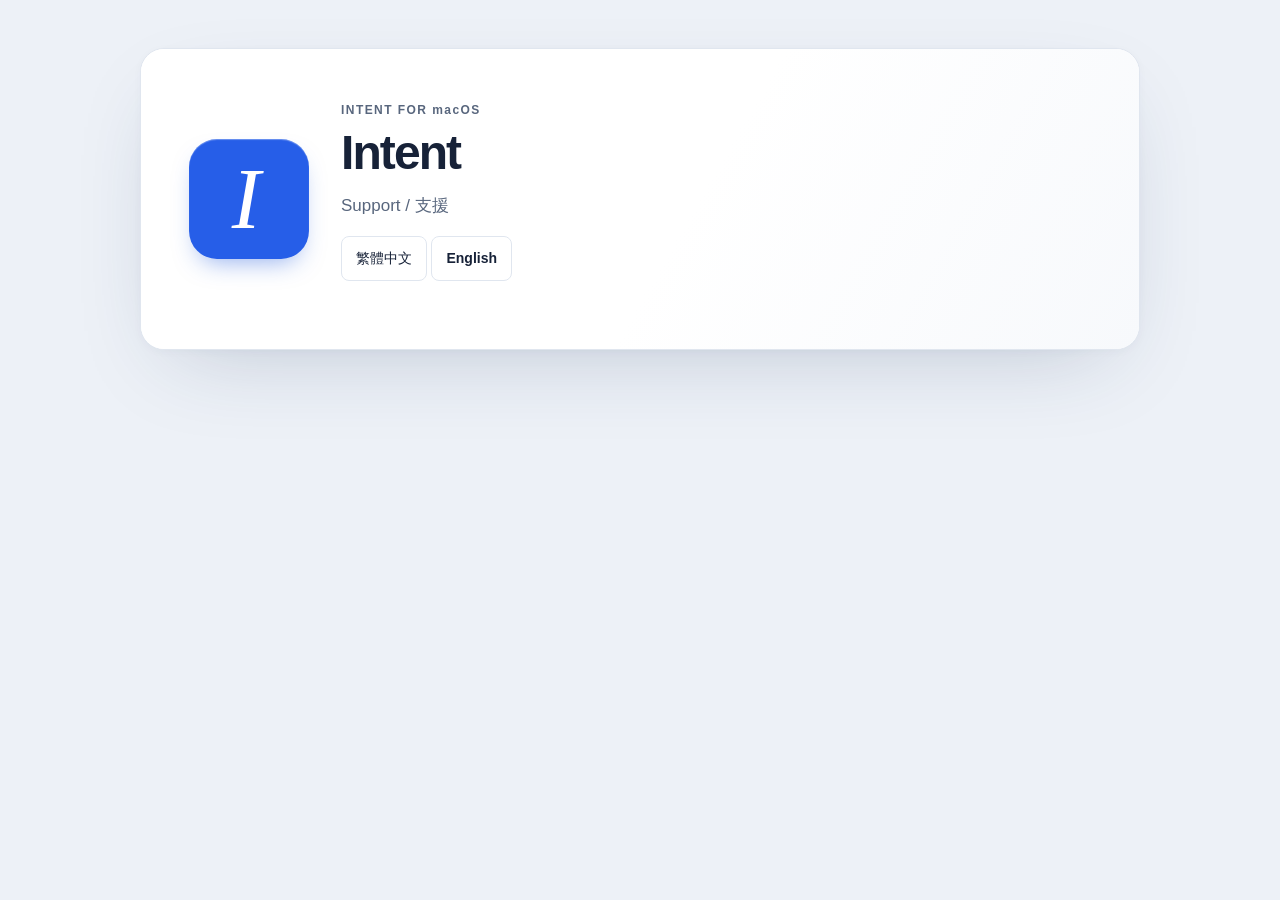
==== docs/index.html @ 3e9a3975 "Add support page" ====
<!doctype html>
<html lang="en"><head><meta charset="utf-8"><meta name="viewport" content="width=device-width, initial-scale=1"><title>Intent Support</title><link rel="stylesheet" href="assets/style.css"></head>
<body><main class="shell"><div class="about"><div class="app-icon" aria-hidden="true"><span>I</span></div><div><p class="eyebrow">INTENT FOR macOS</p><h1>Intent</h1><p class="description">Support / 支援</p><p><a class="button" href="support/zh-Hant/index.html" lang="zh-Hant">繁體中文</a> <a class="button" href="support/en/index.html" lang="en">English</a></p></div></div></main></body></html>
---- docs/assets/style.css ----
:root {
  color-scheme: light dark;
  --canvas: #edf1f7;
  --surface: #fff;
  --subtle: #f7f9fc;
  --text: #172238;
  --muted: #58667d;
  --line: #e0e6ef;
  --blue: #215bdd;
  --blue-hover: #184ab8;
  --tint: #eaf0ff;
  --shadow: 0 30px 90px -35px #20386140, 0 2px 8px #20386108;
  font-family: -apple-system, BlinkMacSystemFont, "Segoe UI", "Noto Sans TC", sans-serif;
  font-synthesis: none;
  -webkit-font-smoothing: antialiased;
}
* { box-sizing: border-box; }
body { margin: 0; color: var(--text); background: var(--canvas); font-size: 1rem; line-height: 1.65; }
a { color: var(--blue); text-underline-offset: 4px; }
button, input, textarea { font: inherit; }
button, a, summary { -webkit-tap-highlight-color: transparent; }
button { cursor: pointer; }
:focus-visible { outline: 3px solid var(--blue); outline-offset: 5px; }
[hidden] { display: none !important; }
.skip { position: fixed; top: -100px; left: 20px; z-index: 10; padding: 12px; background: var(--surface); }
.skip:focus { top: 16px; }
.shell { width: min(100% - 48px, 1000px); margin: 48px auto 22px; background: var(--surface); border: 1px solid var(--line); border-radius: 24px; box-shadow: var(--shadow); overflow: clip; }
.toolbar { min-height: 76px; padding: 16px 32px; display: flex; align-items: center; justify-content: space-between; gap: 20px; border-bottom: 1px solid var(--line); }
.brand { display: flex; align-items: center; gap: 10px; font-size: .875rem; font-weight: 600; }
.brand-mark { display: grid; place-items: center; background: var(--text); color: var(--surface); width: 25px; height: 25px; border-radius: 7px; font-family: Georgia, serif; font-style: italic; font-size: 18px; }
.brand-divider { color: var(--line); margin: 0 3px; font-weight: 400; }
.brand-muted { color: var(--muted); font-weight: 400; }
.languages { display: flex; gap: 3px; padding: 4px; border-radius: 10px; background: var(--subtle); border: 1px solid var(--line); font-size: .875rem; }
.languages a { padding: 5px 12px; border-radius: 6px; text-decoration: none; color: var(--muted); white-space: nowrap; }
.languages a[aria-current="page"] { background: var(--surface); color: var(--text); box-shadow: 0 1px 4px #17223816; }
.about { padding: 52px 48px; display: grid; grid-template-columns: 120px 1fr; gap: 32px; align-items: center; background: linear-gradient(120deg, var(--surface) 55%, var(--subtle)); }
.app-icon { width: 120px; height: 120px; border-radius: 28px; display: grid; place-items: center; background: #265ee8; box-shadow: inset 0 1px 1px #ffffff55, 0 12px 24px -10px #215bdd80; position: relative; overflow: hidden; }
.app-icon span { color: white; font: italic 86px/1 Georgia, serif; transform: translateX(-3px); }
.app-icon img { width: 100%; height: 100%; object-fit: contain; position: absolute; inset: 0; background: var(--surface); }
.eyebrow { margin: 0 0 6px; color: var(--muted); font-size: .75rem; letter-spacing: .12em; font-weight: 650; }
h1 { font-size: 3rem; letter-spacing: -.04em; line-height: 1.1; margin: 0 0 12px; }
.description { margin: 0; color: var(--muted); font-size: 1.0625rem; }
.about-link { display: inline-flex; gap: 8px; align-items: center; margin-top: 15px; font-size: .875rem; text-decoration: none; font-weight: 550; }
.about-link:hover { text-decoration: underline; }
.content { padding: 0 48px 42px; }
.section { padding-top: 32px; border-top: 1px solid var(--line); }
.section-heading { display: flex; gap: 14px; align-items: flex-start; margin-bottom: 23px; }
.section-number { font-size: .75rem; color: var(--blue); background: var(--tint); border-radius: 7px; padding: 4px 8px; margin-top: 4px; font-variant-numeric: tabular-nums; font-weight: 650; }
h2 { font-size: 1.375rem; letter-spacing: -.025em; line-height: 1.4; margin: 0; }
.section-heading p { margin: 4px 0 0; color: var(--muted); font-size: .9375rem; }
.faq { border: 1px solid var(--line); border-radius: 14px; margin-bottom: 36px; overflow: clip; }
.faq details + details { border-top: 1px solid var(--line); }
.faq summary { list-style: none; display: flex; justify-content: space-between; align-items: center; gap: 16px; padding: 19px 22px; cursor: pointer; font-weight: 550; }
.faq summary::-webkit-details-marker { display: none; }
.faq summary:hover { background: var(--subtle); }
.faq summary::after { content: "+"; color: var(--muted); font-size: 1.375rem; line-height: 1; font-weight: 400; flex: 0 0 16px; text-align: center; }
.faq details[open] summary::after { content: "−"; }
.answer { color: var(--muted); padding: 0 50px 20px 22px; }
.answer p { margin: 0; }
.answer strong { color: var(--text); font-weight: 550; }
.contact-grid { display: grid; grid-template-columns: 1fr 1.4fr; gap: 34px; }
.checklist { padding: 0; list-style: none; margin: 3px 0 24px; }
.checklist li { padding: 0 0 15px 24px; position: relative; color: var(--muted); font-size: .9375rem; }
.checklist li::before { content: "✓"; color: var(--blue); position: absolute; left: 0; font-weight: 600; }
.checklist strong { display: block; color: var(--text); font-weight: 550; }
.contact-label { color: var(--muted); font-size: .75rem; margin: 0 0 2px; letter-spacing: .07em; }
.email-address { font-size: .9375rem; overflow-wrap: anywhere; }
.unconfigured { color: var(--muted); font-size: .875rem; }
.diagnostic-panel { padding: 22px; background: var(--subtle); border: 1px solid var(--line); border-radius: 14px; }
.diagnostic-panel h3 { font-size: 1rem; margin: 0 0 5px; }
.hint { font-size: .875rem; color: var(--muted); margin: 0 0 18px; }
.fields { display: grid; grid-template-columns: 1fr 1fr; gap: 12px; }
.field { display: flex; flex-direction: column; gap: 5px; font-size: .875rem; min-width: 0; }
.field.full { grid-column: 1 / -1; }
input, textarea { background: var(--surface); border: 1px solid var(--line); color: var(--text); border-radius: 7px; width: 100%; min-width: 0; padding: 9px 10px; }
input::placeholder { color: var(--muted); opacity: 1; }
.report-details { margin-top: 16px; }
.report-details summary { font-size: .875rem; color: var(--muted); cursor: pointer; }
.report-label { display: block; margin: 12px 0 5px; font-size: .875rem; }
textarea { min-height: 230px; resize: vertical; font-family: ui-monospace, SFMono-Regular, Consolas, monospace; font-size: .8125rem; line-height: 1.6; }
.actions { display: flex; flex-wrap: wrap; gap: 9px; margin-top: 18px; }
.button { display: inline-flex; align-items: center; justify-content: center; gap: 7px; border: 1px solid var(--line); border-radius: 8px; padding: 10px 14px; font-size: .875rem; font-weight: 550; text-decoration: none; background: var(--surface); color: var(--text); min-height: 44px; }
.button:hover { border-color: var(--muted); }
.button.primary { background: var(--blue); color: white; border-color: transparent; }
.button.primary:hover { background: var(--blue-hover); }
.button:disabled { opacity: .55; cursor: not-allowed; }
.status { font-size: .875rem; color: var(--muted); margin: 12px 0 0; }
.local-note { display: flex; gap: 7px; font-size: .8125rem; color: var(--muted); margin: 14px 0 0; align-items: flex-start; }
svg { width: 17px; height: 17px; flex-shrink: 0; }
.local-note svg { margin-top: 3px; width: 15px; height: 15px; }
.footer { width: min(100% - 48px, 1000px); margin: 0 auto 36px; display: flex; justify-content: space-between; gap: 15px; font-size: .8125rem; color: var(--muted); }
.footer a { color: var(--muted); }
noscript p { padding: 18px; border: 1px solid var(--line); border-radius: 8px; color: var(--muted); }
@media (prefers-color-scheme: dark) {
  :root { --canvas: #10141c; --surface: #1a202c; --subtle: #202838; --text: #f0f4fd; --muted: #acb8ce; --line: #364052; --blue: #95b5ff; --blue-hover: #b5ccff; --tint: #293c60; --shadow: 0 30px 90px -35px #0008; }
  .button.primary { color: #132447; }
}
@media (max-width: 700px) {
  .shell { width: calc(100% - 24px); margin-top: 12px; border-radius: 19px; }
  .toolbar { padding: 14px 20px; gap: 10px; flex-wrap: wrap; }
  .brand-divider, .brand-muted { display: none; }
  .about { padding: 34px 24px; grid-template-columns: 80px 1fr; gap: 20px; }
  .app-icon { width: 80px; height: 80px; border-radius: 19px; }
  .app-icon span { font-size: 59px; }
  h1 { font-size: 2.375rem; }
  .description { font-size: 1rem; }
  .content { padding: 0 24px 28px; }
  .contact-grid { grid-template-columns: 1fr; gap: 24px; }
  .faq summary { padding: 18px; }
  .answer { padding: 0 38px 18px 18px; }
  .footer { width: calc(100% - 40px); flex-wrap: wrap; }
}
@media (max-width: 370px) {
  .about { grid-template-columns: 1fr; }
  .fields { grid-template-columns: 1fr; }
  .content { padding-left: 18px; padding-right: 18px; }
  .diagnostic-panel { padding: 16px; }
}
@media (prefers-reduced-motion: no-preference) {
  .button, .languages a { transition: background-color .15s ease, border-color .15s ease; }
}
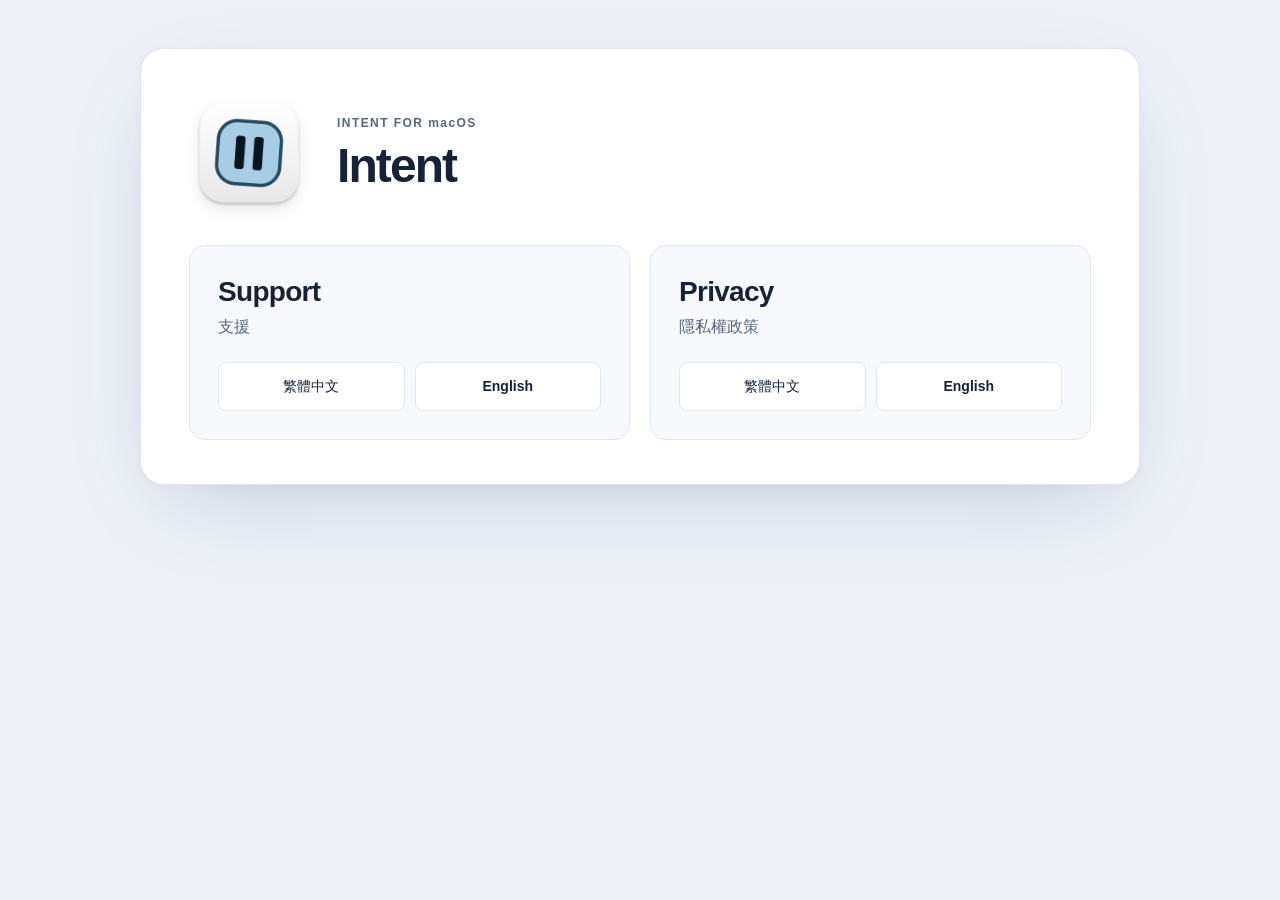
==== commit fbf970e4: "Add privacy" ====
--- a/docs/index.html
+++ b/docs/index.html
@@ -1,3 +1,38 @@
 <!doctype html>
-<html lang="en"><head><meta charset="utf-8"><meta name="viewport" content="width=device-width, initial-scale=1"><title>Intent Support</title><link rel="stylesheet" href="assets/style.css"></head>
-<body><main class="shell"><div class="about"><div class="app-icon" aria-hidden="true"><span>I</span></div><div><p class="eyebrow">INTENT FOR macOS</p><h1>Intent</h1><p class="description">Support / 支援</p><p><a class="button" href="support/zh-Hant/index.html" lang="zh-Hant">繁體中文</a> <a class="button" href="support/en/index.html" lang="en">English</a></p></div></div></main></body></html>
+<html lang="en">
+<head>
+  <meta charset="utf-8">
+  <meta name="viewport" content="width=device-width, initial-scale=1">
+  <meta name="color-scheme" content="light dark">
+  <meta name="description" content="Intent support and privacy policy in English and Traditional Chinese.">
+  <title>Intent — Support &amp; Privacy</title>
+  <link rel="stylesheet" href="assets/style.css">
+  <link rel="icon" type="image/png" href="assets/favicon.png">
+  <script defer src="assets/config.js"></script>
+  <script defer src="assets/brand.js"></script>
+</head>
+<body>
+  <main class="shell">
+    <header class="home-header">
+      <div class="app-icon has-image" aria-hidden="true"><span id="app-icon-fallback" hidden>I</span><img id="app-icon-image" src="assets/app-icon.png" alt="" width="120" height="120"></div>
+      <div><p class="eyebrow">INTENT FOR macOS</p><h1>Intent</h1></div>
+    </header>
+    <div class="entry-grid">
+      <section class="entry-card" aria-labelledby="support-heading">
+        <h2 id="support-heading">Support <span lang="zh-Hant">支援</span></h2>
+        <nav class="entry-actions" aria-label="Support language / 支援頁面語言">
+          <a class="button" href="support/zh-Hant/index.html" lang="zh-Hant" hreflang="zh-Hant">繁體中文</a>
+          <a class="button" href="support/en/index.html" lang="en" hreflang="en">English</a>
+        </nav>
+      </section>
+      <section class="entry-card" aria-labelledby="privacy-heading">
+        <h2 id="privacy-heading">Privacy <span lang="zh-Hant">隱私權政策</span></h2>
+        <nav class="entry-actions" aria-label="Privacy language / 隱私權政策語言">
+          <a class="button" href="privacy/zh-Hant/index.html" lang="zh-Hant" hreflang="zh-Hant">繁體中文</a>
+          <a class="button" href="privacy/en/index.html" lang="en" hreflang="en">English</a>
+        </nav>
+      </section>
+    </div>
+  </main>
+</body>
+</html>
--- a/docs/assets/style.css
+++ b/docs/assets/style.css
@@ -27,6 +27,9 @@
 .shell { width: min(100% - 48px, 1000px); margin: 48px auto 22px; background: var(--surface); border: 1px solid var(--line); border-radius: 24px; box-shadow: var(--shadow); overflow: clip; }
 .toolbar { min-height: 76px; padding: 16px 32px; display: flex; align-items: center; justify-content: space-between; gap: 20px; border-bottom: 1px solid var(--line); }
 .brand { display: flex; align-items: center; gap: 10px; font-size: .875rem; font-weight: 600; }
+.brand-home { color: inherit; text-decoration: none; display: inline-flex; align-items: center; gap: 10px; }
+.brand-home:hover { text-decoration: underline; }
+.brand-icon { display: block; width: 25px; height: 25px; object-fit: contain; }
 .brand-mark { display: grid; place-items: center; background: var(--text); color: var(--surface); width: 25px; height: 25px; border-radius: 7px; font-family: Georgia, serif; font-style: italic; font-size: 18px; }
 .brand-divider { color: var(--line); margin: 0 3px; font-weight: 400; }
 .brand-muted { color: var(--muted); font-weight: 400; }
@@ -37,6 +40,16 @@
 .app-icon { width: 120px; height: 120px; border-radius: 28px; display: grid; place-items: center; background: #265ee8; box-shadow: inset 0 1px 1px #ffffff55, 0 12px 24px -10px #215bdd80; position: relative; overflow: hidden; }
 .app-icon span { color: white; font: italic 86px/1 Georgia, serif; transform: translateX(-3px); }
 .app-icon img { width: 100%; height: 100%; object-fit: contain; position: absolute; inset: 0; background: var(--surface); }
+.app-icon.has-image { background: transparent; border-radius: 0; box-shadow: none; overflow: visible; }
+.app-icon.has-image img { background: transparent; filter: drop-shadow(0 6px 8px #00000018); }
+.home-header { padding: 44px 48px 32px; display: grid; grid-template-columns: 120px 1fr; gap: 28px; align-items: center; }
+.home-header h1 { margin-bottom: 0; }
+.entry-grid { display: grid; grid-template-columns: 1fr 1fr; gap: 20px; padding: 0 48px 44px; }
+.entry-card { border: 1px solid var(--line); background: var(--subtle); border-radius: 16px; padding: 28px; min-width: 0; }
+.entry-card h2 { font-size: 1.75rem; line-height: 1.3; margin-bottom: 24px; }
+.entry-card h2 span { display: block; color: var(--muted); font-size: 1rem; font-weight: 400; letter-spacing: 0; margin-top: 7px; }
+.entry-actions { display: flex; flex-wrap: wrap; gap: 10px; }
+.entry-actions .button { flex: 1 1 120px; padding: 12px; }
 .eyebrow { margin: 0 0 6px; color: var(--muted); font-size: .75rem; letter-spacing: .12em; font-weight: 650; }
 h1 { font-size: 3rem; letter-spacing: -.04em; line-height: 1.1; margin: 0 0 12px; }
 .description { margin: 0; color: var(--muted); font-size: 1.0625rem; }
@@ -90,12 +103,16 @@
 .local-note svg { margin-top: 3px; width: 15px; height: 15px; }
 .footer { width: min(100% - 48px, 1000px); margin: 0 auto 36px; display: flex; justify-content: space-between; gap: 15px; font-size: .8125rem; color: var(--muted); }
 .footer a { color: var(--muted); }
+.footer-links { display: flex; flex-wrap: wrap; gap: 20px; }
 noscript p { padding: 18px; border: 1px solid var(--line); border-radius: 8px; color: var(--muted); }
 @media (prefers-color-scheme: dark) {
   :root { --canvas: #10141c; --surface: #1a202c; --subtle: #202838; --text: #f0f4fd; --muted: #acb8ce; --line: #364052; --blue: #95b5ff; --blue-hover: #b5ccff; --tint: #293c60; --shadow: 0 30px 90px -35px #0008; }
   .button.primary { color: #132447; }
 }
 @media (max-width: 700px) {
+  .home-header { padding: 30px 24px 24px; grid-template-columns: 80px 1fr; gap: 18px; }
+  .entry-grid { grid-template-columns: 1fr; gap: 16px; padding: 0 24px 28px; }
+  .entry-card { padding: 24px; }
   .shell { width: calc(100% - 24px); margin-top: 12px; border-radius: 19px; }
   .toolbar { padding: 14px 20px; gap: 10px; flex-wrap: wrap; }
   .brand-divider, .brand-muted { display: none; }
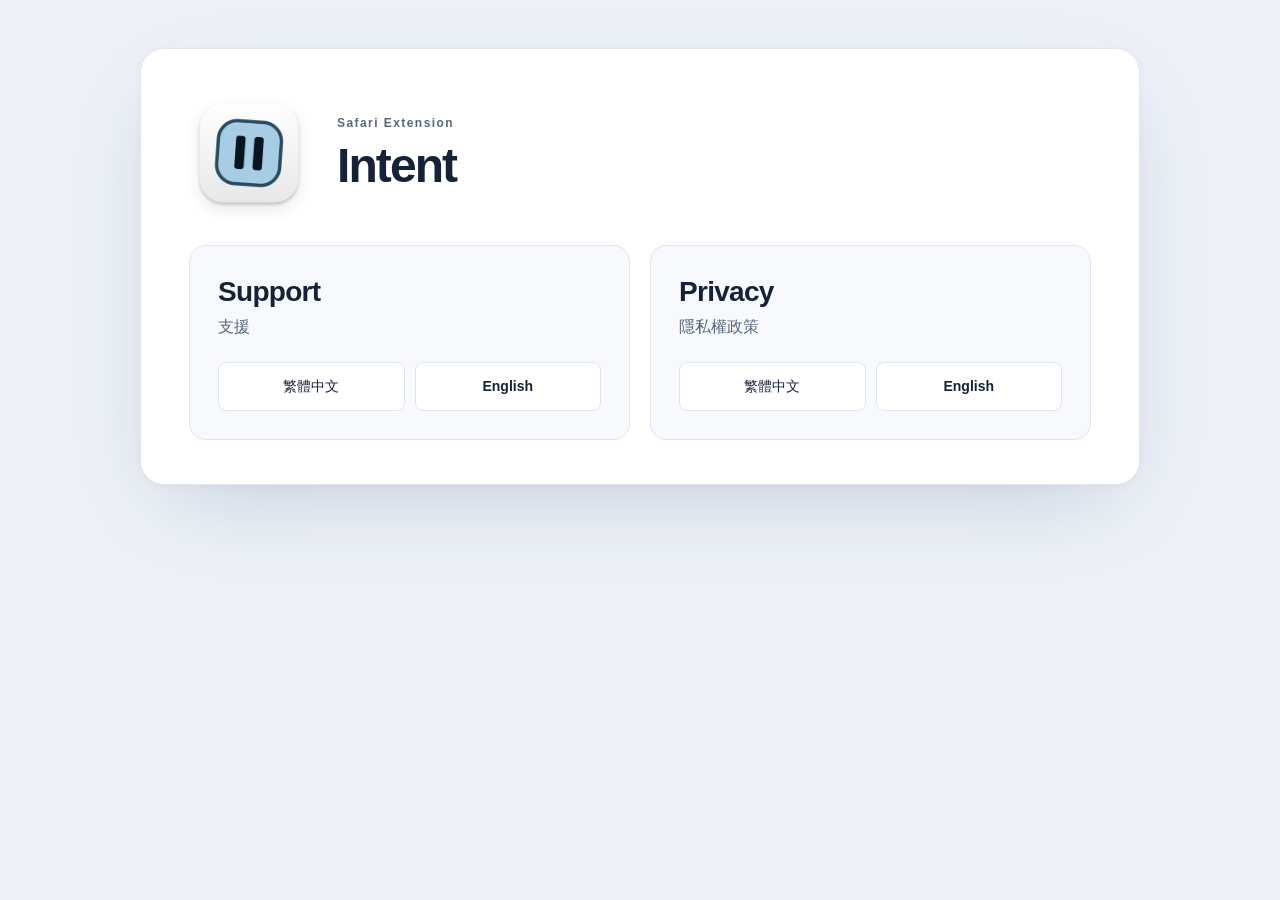
==== commit 9d1f1e99: "Add support and privacy pages htmls" ====
--- a/docs/index.html
+++ b/docs/index.html
@@ -6,16 +6,16 @@
   <meta name="color-scheme" content="light dark">
   <meta name="description" content="Intent support and privacy policy in English and Traditional Chinese.">
   <title>Intent — Support &amp; Privacy</title>
-  <link rel="stylesheet" href="assets/style.css">
-  <link rel="icon" type="image/png" href="assets/favicon.png">
-  <script defer src="assets/config.js"></script>
-  <script defer src="assets/brand.js"></script>
+  <link rel="stylesheet" href="assets/style.css?v=20261002-layout1">
+  <link rel="icon" type="image/png" href="assets/favicon.png?v=20261002-layout1">
+  <script defer src="assets/config.js?v=20261002-layout1"></script>
+  <script defer src="assets/brand.js?v=20261002-layout1"></script>
 </head>
 <body>
   <main class="shell">
     <header class="home-header">
-      <div class="app-icon has-image" aria-hidden="true"><span id="app-icon-fallback" hidden>I</span><img id="app-icon-image" src="assets/app-icon.png" alt="" width="120" height="120"></div>
-      <div><p class="eyebrow">INTENT FOR macOS</p><h1>Intent</h1></div>
+      <div class="app-icon has-image" aria-hidden="true"><span id="app-icon-fallback" hidden>I</span><img id="app-icon-image" src="assets/app-icon.png?v=20261002-layout1" alt="" width="120" height="120"></div>
+      <div><p class="eyebrow">Safari Extension</p><h1>Intent</h1></div>
     </header>
     <div class="entry-grid">
       <section class="entry-card" aria-labelledby="support-heading">
--- a/docs/assets/style.css
+++ b/docs/assets/style.css
@@ -27,8 +27,8 @@
 .shell { width: min(100% - 48px, 1000px); margin: 48px auto 22px; background: var(--surface); border: 1px solid var(--line); border-radius: 24px; box-shadow: var(--shadow); overflow: clip; }
 .toolbar { min-height: 76px; padding: 16px 32px; display: flex; align-items: center; justify-content: space-between; gap: 20px; border-bottom: 1px solid var(--line); }
 .brand { display: flex; align-items: center; gap: 10px; font-size: .875rem; font-weight: 600; }
-.brand-home { color: inherit; text-decoration: none; display: inline-flex; align-items: center; gap: 10px; }
-.brand-home:hover { text-decoration: underline; }
+.brand-identity { display: inline-flex; align-items: center; gap: 10px; color: var(--text); }
+.brand-name { font-size: 25px; line-height: 1; font-weight: 600; }
 .brand-icon { display: block; width: 25px; height: 25px; object-fit: contain; }
 .brand-mark { display: grid; place-items: center; background: var(--text); color: var(--surface); width: 25px; height: 25px; border-radius: 7px; font-family: Georgia, serif; font-style: italic; font-size: 18px; }
 .brand-divider { color: var(--line); margin: 0 3px; font-weight: 400; }
@@ -37,6 +37,7 @@
 .languages a { padding: 5px 12px; border-radius: 6px; text-decoration: none; color: var(--muted); white-space: nowrap; }
 .languages a[aria-current="page"] { background: var(--surface); color: var(--text); box-shadow: 0 1px 4px #17223816; }
 .about { padding: 52px 48px; display: grid; grid-template-columns: 120px 1fr; gap: 32px; align-items: center; background: linear-gradient(120deg, var(--surface) 55%, var(--subtle)); }
+.about > div { min-width: 0; }
 .app-icon { width: 120px; height: 120px; border-radius: 28px; display: grid; place-items: center; background: #265ee8; box-shadow: inset 0 1px 1px #ffffff55, 0 12px 24px -10px #215bdd80; position: relative; overflow: hidden; }
 .app-icon span { color: white; font: italic 86px/1 Georgia, serif; transform: translateX(-3px); }
 .app-icon img { width: 100%; height: 100%; object-fit: contain; position: absolute; inset: 0; background: var(--surface); }
@@ -53,8 +54,6 @@
 .eyebrow { margin: 0 0 6px; color: var(--muted); font-size: .75rem; letter-spacing: .12em; font-weight: 650; }
 h1 { font-size: 3rem; letter-spacing: -.04em; line-height: 1.1; margin: 0 0 12px; }
 .description { margin: 0; color: var(--muted); font-size: 1.0625rem; }
-.about-link { display: inline-flex; gap: 8px; align-items: center; margin-top: 15px; font-size: .875rem; text-decoration: none; font-weight: 550; }
-.about-link:hover { text-decoration: underline; }
 .content { padding: 0 48px 42px; }
 .section { padding-top: 32px; border-top: 1px solid var(--line); }
 .section-heading { display: flex; gap: 14px; align-items: flex-start; margin-bottom: 23px; }
@@ -103,7 +102,7 @@
 .local-note svg { margin-top: 3px; width: 15px; height: 15px; }
 .footer { width: min(100% - 48px, 1000px); margin: 0 auto 36px; display: flex; justify-content: space-between; gap: 15px; font-size: .8125rem; color: var(--muted); }
 .footer a { color: var(--muted); }
-.footer-links { display: flex; flex-wrap: wrap; gap: 20px; }
+.footer-links { display: flex; flex-wrap: wrap; gap: 10px 24px; }
 noscript p { padding: 18px; border: 1px solid var(--line); border-radius: 8px; color: var(--muted); }
 @media (prefers-color-scheme: dark) {
   :root { --canvas: #10141c; --surface: #1a202c; --subtle: #202838; --text: #f0f4fd; --muted: #acb8ce; --line: #364052; --blue: #95b5ff; --blue-hover: #b5ccff; --tint: #293c60; --shadow: 0 30px 90px -35px #0008; }
